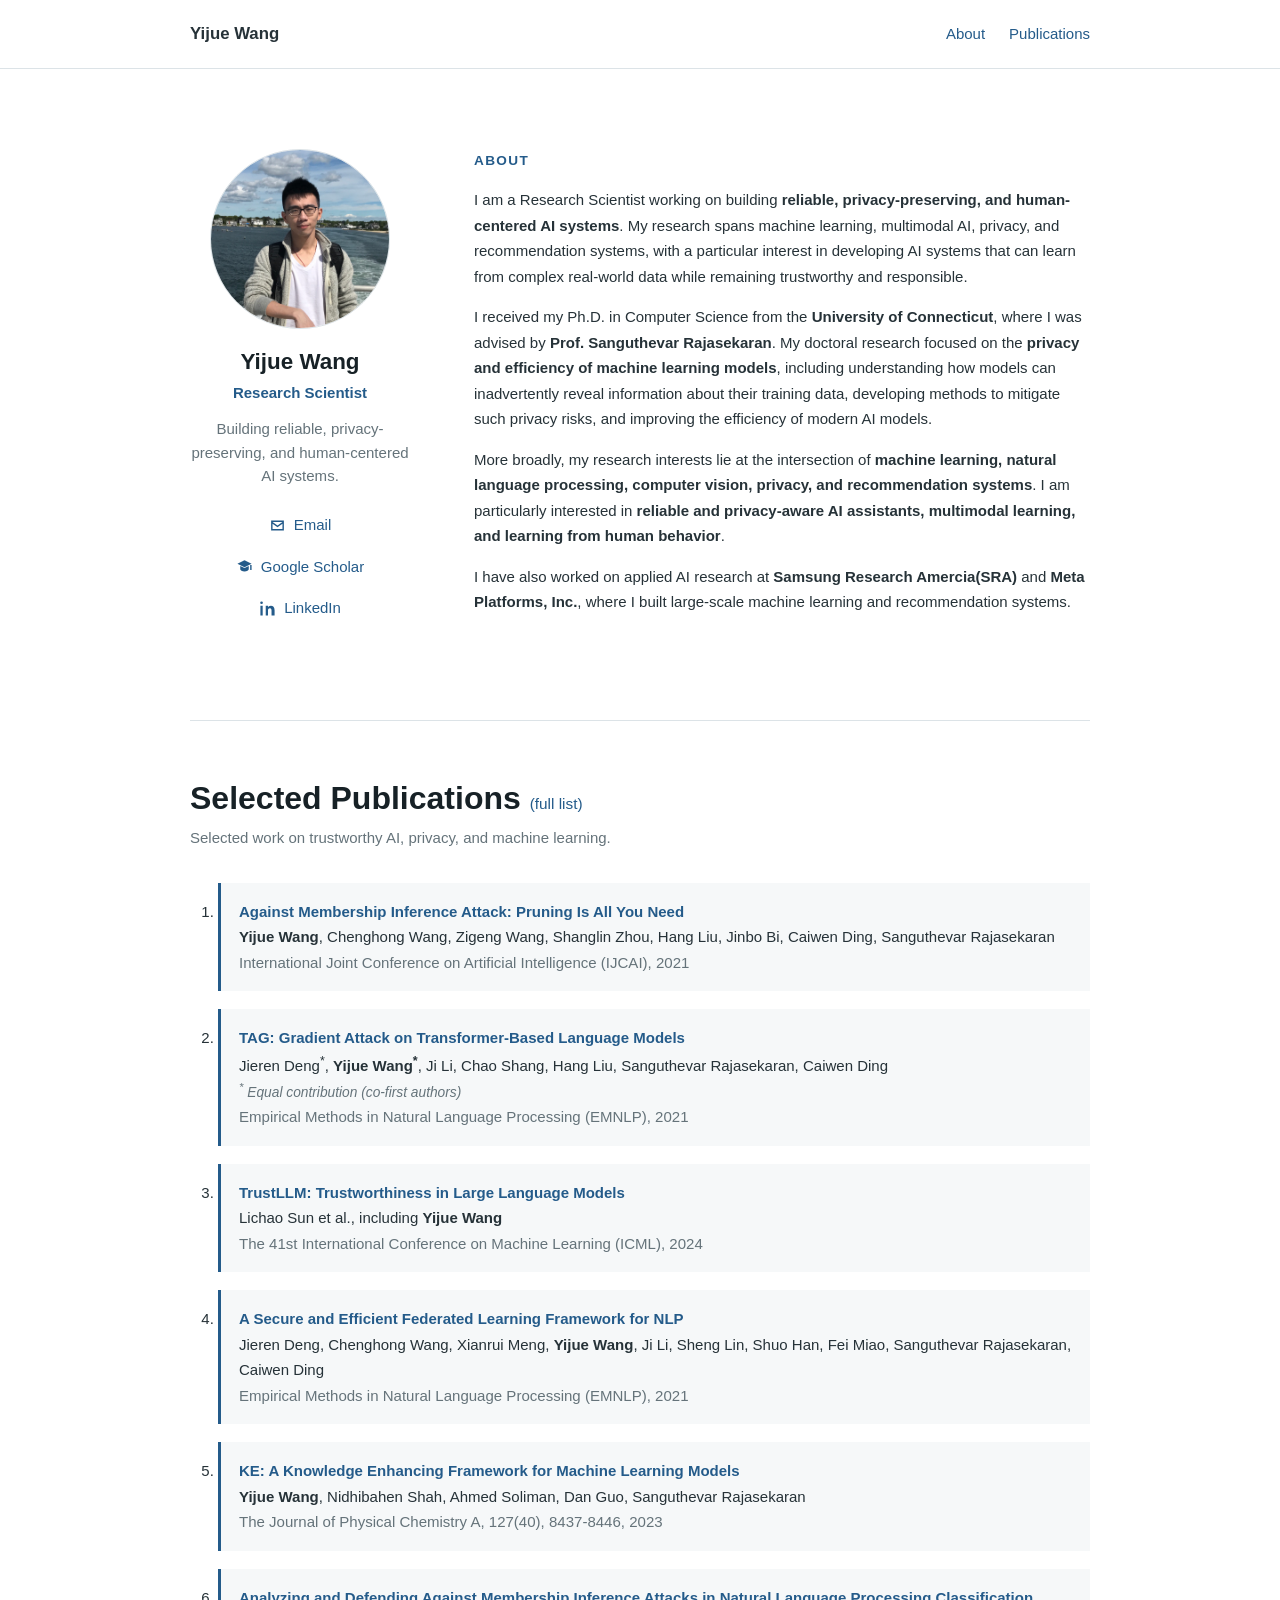
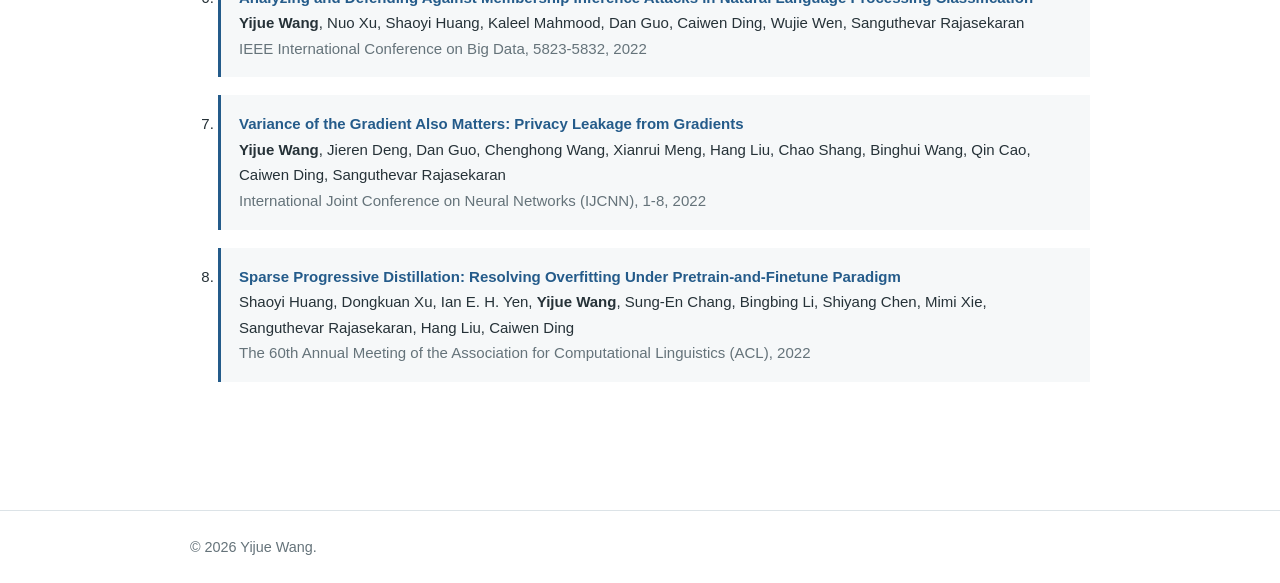
==== index.html @ c3a3a118 "reorg the folder" ====
<!DOCTYPE html>
<html lang="en">
<head>
  <meta charset="UTF-8">
  <meta name="viewport" content="width=device-width, initial-scale=1.0">
  <meta name="description" content="Yijue Wang - Research Scientist in reliable, privacy-preserving, and human-centered AI.">
  <title>Yijue Wang | Research Scientist</title>
  <link rel="stylesheet" href="style.css">
</head>
<body>
  <header class="site-header">
    <nav class="container" aria-label="Main navigation">
      <a class="site-name" href="#about">Yijue Wang</a>
      <div class="nav-links">
        <a href="#about">About</a>
        <a href="#publications">Publications</a>
      </div>
    </nav>
  </header>

  <main class="container">
    <section id="about" class="profile-layout">
      <aside class="profile-sidebar" aria-label="Profile information">
        <img
          class="profile-photo"
          src="images/yijue-wang.jpg"
          alt="Portrait of Yijue Wang"
        >
        <h2 class="profile-name">Yijue Wang</h2>
        <p class="profile-role">Research Scientist</p>
        <p class="short-bio">
          Building reliable, privacy-preserving, and human-centered AI systems.
        </p>

        <div class="sidebar-links" aria-label="Profile links">
          <!-- Replace the two placeholder profile URLs below with your own. -->
          <a href="mailto:wyjstc@gmail.com">
            <svg class="link-icon" viewBox="0 0 24 24" aria-hidden="true">
              <path d="M3 5h18v14H3V5Zm9 7 7-5H5l7 5Zm0 2.4L5 9.5V17h14V9.5l-7 4.9Z"/>
            </svg>
            <span>Email</span>
          </a>
          <a href="https://scholar.google.com/citations?user=KLMq8UkAAAAJ&amp;hl=en" target="_blank" rel="noopener noreferrer">
            <svg class="link-icon" viewBox="0 0 24 24" aria-hidden="true">
              <path d="m12 3 10 5-10 5L2 8l10-5Zm-6 8.2 6 3 6-3V16c0 1.7-2.7 3-6 3s-6-1.3-6-3v-4.8ZM20 10h2v7h-2v-7Z"/>
            </svg>
            <span>Google Scholar</span>
          </a>
          <a href="https://www.linkedin.com/" target="_blank" rel="noopener noreferrer">
            <svg class="link-icon" viewBox="0 0 24 24" aria-hidden="true">
              <path d="M5.2 8.1H2V22h3.2V8.1ZM3.6 2A1.9 1.9 0 1 0 3.6 5.8 1.9 1.9 0 0 0 3.6 2ZM22 14.3c0-4.2-2.2-6.2-5.2-6.2-2.4 0-3.5 1.3-4.1 2.2V8.1H9.5V22h3.2v-6.9c0-1.8.4-3.6 2.7-3.6 2.3 0 2.3 2.1 2.3 3.7V22H22v-7.7Z"/>
            </svg>
            <span>LinkedIn</span>
          </a>
        </div>
      </aside>

      <div class="about">
        <p class="eyebrow">About</p>

      <p>
        I am a Research Scientist working on building <strong>reliable,
        privacy-preserving, and human-centered AI systems</strong>. My research
        spans machine learning, multimodal AI, privacy, and recommendation
        systems, with a particular interest in developing AI systems that can
        learn from complex real-world data while remaining trustworthy and
        responsible.
      </p>

      <p>
        I received my Ph.D. in Computer Science from the
        <strong>University of Connecticut</strong>, where I was advised by
        <strong>Prof. Sanguthevar Rajasekaran</strong>. My doctoral research focused
        on the <strong>privacy and efficiency of machine learning models</strong>,
        including understanding how models can inadvertently reveal information
        about their training data, developing methods to mitigate such privacy
        risks, and improving the efficiency of modern AI models.
      </p>

      <p>
        More broadly, my research interests lie at the intersection of
        <strong>machine learning, natural language processing, computer vision,
        privacy, and recommendation systems</strong>. I am particularly
        interested in <strong>reliable and privacy-aware AI assistants,
        multimodal learning, and learning from human behavior</strong>.
      </p>

      <p>
        I have also worked on applied AI research at <strong>Samsung Research Amercia(SRA)</strong>
        and <strong>Meta Platforms, Inc.</strong>, where I built large-scale machine learning
        and recommendation systems.
      </p>

      </div>
    </section>

    <section id="publications" class="publications">
      <h2>
        Selected Publications
        <a class="full-list-link" href="https://scholar.google.com/citations?user=KLMq8UkAAAAJ&amp;hl=en" target="_blank" rel="noopener noreferrer">(full list)</a>
      </h2>
      <p class="section-intro">Selected work on trustworthy AI, privacy, and machine learning.</p>

      <ol class="publication-list">
        <!-- Top-venue papers, prioritizing first/co-first authorship. -->
        <li>
          <p class="paper-title"><a href="https://scholar.google.com/citations?view_op=view_citation&amp;hl=en&amp;user=KLMq8UkAAAAJ&amp;citation_for_view=KLMq8UkAAAAJ:9yKSN-GCB0IC" target="_blank" rel="noopener noreferrer">Against Membership Inference Attack: Pruning Is All You Need</a></p>
          <p><strong>Yijue Wang</strong>, Chenghong Wang, Zigeng Wang, Shanglin Zhou, Hang Liu, Jinbo Bi, Caiwen Ding, Sanguthevar Rajasekaran</p>
          <p class="venue">International Joint Conference on Artificial Intelligence (IJCAI), 2021</p>
        </li>
        <li>
          <p class="paper-title"><a href="https://scholar.google.com/citations?view_op=view_citation&amp;hl=en&amp;user=KLMq8UkAAAAJ&amp;citation_for_view=KLMq8UkAAAAJ:YsMSGLbcyi4C" target="_blank" rel="noopener noreferrer">TAG: Gradient Attack on Transformer-Based Language Models</a></p>
          <p>Jieren Deng<sup>*</sup>, <strong>Yijue Wang<sup>*</sup></strong>, Ji Li, Chao Shang, Hang Liu, Sanguthevar Rajasekaran, Caiwen Ding</p>
          <p class="author-note"><sup>*</sup> Equal contribution (co-first authors)</p>
          <p class="venue">Empirical Methods in Natural Language Processing (EMNLP), 2021</p>
        </li>
        <li>
          <p class="paper-title"><a href="https://scholar.google.com/citations?view_op=view_citation&amp;hl=en&amp;user=KLMq8UkAAAAJ&amp;citation_for_view=KLMq8UkAAAAJ:eQOLeE2rZwMC" target="_blank" rel="noopener noreferrer">TrustLLM: Trustworthiness in Large Language Models</a></p>
          <p>Lichao Sun et al., including <strong>Yijue Wang</strong></p>
          <p class="venue">The 41st International Conference on Machine Learning (ICML), 2024</p>
        </li>
        <li>
          <p class="paper-title"><a href="https://scholar.google.com/citations?view_op=view_citation&amp;hl=en&amp;user=KLMq8UkAAAAJ&amp;citation_for_view=KLMq8UkAAAAJ:2osOgNQ5qMEC" target="_blank" rel="noopener noreferrer">A Secure and Efficient Federated Learning Framework for NLP</a></p>
          <p>Jieren Deng, Chenghong Wang, Xianrui Meng, <strong>Yijue Wang</strong>, Ji Li, Sheng Lin, Shuo Han, Fei Miao, Sanguthevar Rajasekaran, Caiwen Ding</p>
          <p class="venue">Empirical Methods in Natural Language Processing (EMNLP), 2021</p>
        </li>
        <!-- Additional first-author papers. -->
        <li>
          <p class="paper-title"><a href="https://scholar.google.com/citations?view_op=view_citation&amp;hl=en&amp;user=KLMq8UkAAAAJ&amp;citation_for_view=KLMq8UkAAAAJ:LkGwnXOMwfcC" target="_blank" rel="noopener noreferrer">KE: A Knowledge Enhancing Framework for Machine Learning Models</a></p>
          <p><strong>Yijue Wang</strong>, Nidhibahen Shah, Ahmed Soliman, Dan Guo, Sanguthevar Rajasekaran</p>
          <p class="venue">The Journal of Physical Chemistry A, 127(40), 8437-8446, 2023</p>
        </li>
        <li>
          <p class="paper-title"><a href="https://scholar.google.com/citations?view_op=view_citation&amp;hl=en&amp;user=KLMq8UkAAAAJ&amp;citation_for_view=KLMq8UkAAAAJ:qjMakFHDy7sC" target="_blank" rel="noopener noreferrer">Analyzing and Defending Against Membership Inference Attacks in Natural Language Processing Classification</a></p>
          <p><strong>Yijue Wang</strong>, Nuo Xu, Shaoyi Huang, Kaleel Mahmood, Dan Guo, Caiwen Ding, Wujie Wen, Sanguthevar Rajasekaran</p>
          <p class="venue">IEEE International Conference on Big Data, 5823-5832, 2022</p>
        </li>
        <li>
          <p class="paper-title"><a href="https://scholar.google.com/citations?view_op=view_citation&amp;hl=en&amp;user=KLMq8UkAAAAJ&amp;citation_for_view=KLMq8UkAAAAJ:zYLM7Y9cAGgC" target="_blank" rel="noopener noreferrer">Variance of the Gradient Also Matters: Privacy Leakage from Gradients</a></p>
          <p><strong>Yijue Wang</strong>, Jieren Deng, Dan Guo, Chenghong Wang, Xianrui Meng, Hang Liu, Chao Shang, Binghui Wang, Qin Cao, Caiwen Ding, Sanguthevar Rajasekaran</p>
          <p class="venue">International Joint Conference on Neural Networks (IJCNN), 1-8, 2022</p>
        </li>
        <!-- Additional selected paper. -->
        <li>
          <p class="paper-title"><a href="https://scholar.google.com/citations?view_op=view_citation&amp;hl=en&amp;user=KLMq8UkAAAAJ&amp;citation_for_view=KLMq8UkAAAAJ:Tyk-4Ss8FVUC" target="_blank" rel="noopener noreferrer">Sparse Progressive Distillation: Resolving Overfitting Under Pretrain-and-Finetune Paradigm</a></p>
          <p>Shaoyi Huang, Dongkuan Xu, Ian E. H. Yen, <strong>Yijue Wang</strong>, Sung-En Chang, Bingbing Li, Shiyang Chen, Mimi Xie, Sanguthevar Rajasekaran, Hang Liu, Caiwen Ding</p>
          <p class="venue">The 60th Annual Meeting of the Association for Computational Linguistics (ACL), 2022</p>
        </li>
      </ol>
    </section>
  </main>

  <footer>
    <div class="container">
      <p>&copy; 2026 Yijue Wang.</p>
    </div>
  </footer>
</body>
</html>
---- style.css ----
:root {
  --background: #ffffff;
  --text: #263238;
  --muted: #65737a;
  --accent: #245b8a;
  --line: #dce3e7;
  --soft-background: #f6f8f9;
}

* {
  box-sizing: border-box;
}

html {
  scroll-behavior: smooth;
}

body {
  margin: 0;
  background: var(--background);
  color: var(--text);
  font-family: Arial, Helvetica, sans-serif;
  font-size: 15px;
  line-height: 1.7;
}

.container {
  width: min(900px, calc(100% - 40px));
  margin: 0 auto;
}

.site-header {
  position: sticky;
  top: 0;
  z-index: 10;
  background: rgba(255, 255, 255, 0.96);
  border-bottom: 1px solid var(--line);
}

nav {
  display: flex;
  align-items: center;
  justify-content: space-between;
  min-height: 68px;
}

a {
  color: var(--accent);
  text-decoration: none;
}

a:hover,
a:focus {
  text-decoration: underline;
}

.site-name {
  color: var(--text);
  font-size: 1.05rem;
  font-weight: 700;
}

.nav-links {
  display: flex;
  gap: 24px;
}

main {
  padding: 80px 0 40px;
}

section {
  scroll-margin-top: 95px;
}

.profile-layout {
  display: grid;
  grid-template-columns: 220px minmax(0, 1fr);
  gap: 64px;
  align-items: start;
}

.profile-sidebar {
  position: sticky;
  top: 105px;
  text-align: center;
}

.profile-photo {
  display: block;
  width: 180px;
  height: 180px;
  margin: 0 auto 20px;
  object-fit: cover;
  border: 1px solid var(--line);
  border-radius: 50%;
}

.profile-name {
  margin: 0;
  font-size: 1.4rem;
}

.profile-role {
  margin: 4px 0 12px;
  color: var(--accent);
  font-weight: 700;
}

.short-bio {
  margin: 0;
  color: var(--muted);
  font-size: 0.94rem;
  line-height: 1.55;
}

.sidebar-links {
  display: flex;
  flex-direction: column;
  gap: 6px;
  margin-top: 20px;
}

.sidebar-links a {
  display: inline-flex;
  align-items: center;
  justify-content: center;
  gap: 8px;
  padding: 5px;
}

.link-icon {
  flex: 0 0 auto;
  width: 17px;
  height: 17px;
  fill: currentColor;
}

.about {
  min-width: 0;
}

.eyebrow {
  margin: 0 0 6px;
  color: var(--accent);
  font-size: 0.85rem;
  font-weight: 700;
  letter-spacing: 0.1em;
  text-transform: uppercase;
}

h1,
h2 {
  color: #172126;
  line-height: 1.2;
}

h1 {
  margin: 0 0 30px;
  font-size: clamp(2.2rem, 7vw, 4rem);
  letter-spacing: -0.04em;
}

h2 {
  margin: 0;
  font-size: 2rem;
}

.full-list-link {
  font-size: 0.48em;
  font-weight: 400;
  white-space: nowrap;
}

.publications {
  margin-top: 90px;
  padding-top: 58px;
  border-top: 1px solid var(--line);
}

.section-intro {
  margin: 8px 0 32px;
  color: var(--muted);
}

.publication-list {
  margin: 0;
  padding-left: 28px;
}

.publication-list li {
  margin-bottom: 18px;
  padding: 16px 18px;
  background: var(--soft-background);
  border-left: 3px solid var(--accent);
}

.publication-list p {
  margin: 0;
}

.paper-title {
  color: #172126;
  font-weight: 700;
}

.venue {
  color: var(--muted);
  font-size: 0.94rem;
}

.author-note {
  color: var(--muted);
  font-size: 0.86rem;
  font-style: italic;
}

footer {
  margin-top: 70px;
  padding: 24px 0;
  color: var(--muted);
  font-size: 0.9rem;
  border-top: 1px solid var(--line);
}

footer p {
  margin: 0;
}

@media (max-width: 600px) {
  body {
    font-size: 16px;
  }

  nav {
    align-items: flex-start;
    flex-direction: column;
    justify-content: center;
    gap: 2px;
    padding: 10px 0;
  }

  .nav-links {
    gap: 18px;
  }

  main {
    padding-top: 55px;
  }

  .profile-layout {
    grid-template-columns: 1fr;
    gap: 48px;
  }

  .profile-sidebar {
    position: static;
  }

  .sidebar-links {
    flex-direction: row;
    flex-wrap: wrap;
    justify-content: center;
    gap: 12px;
  }
}
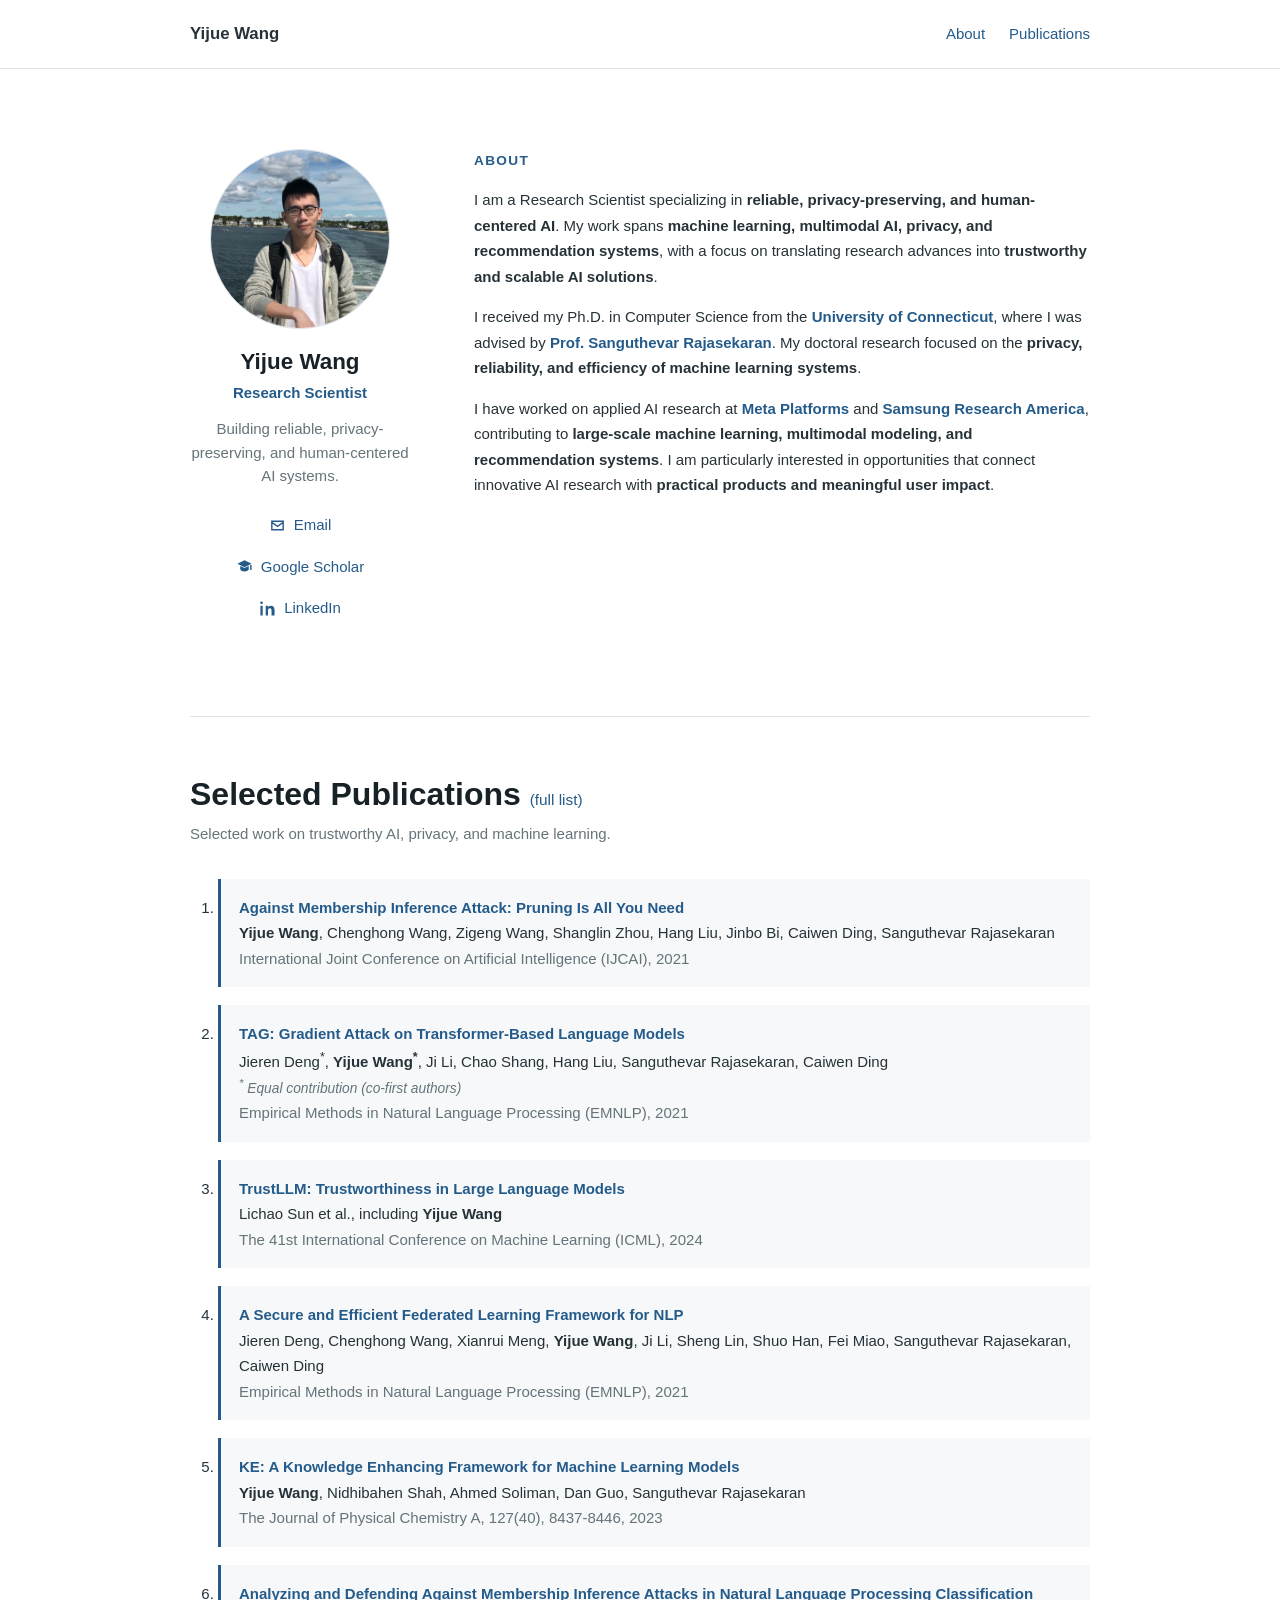
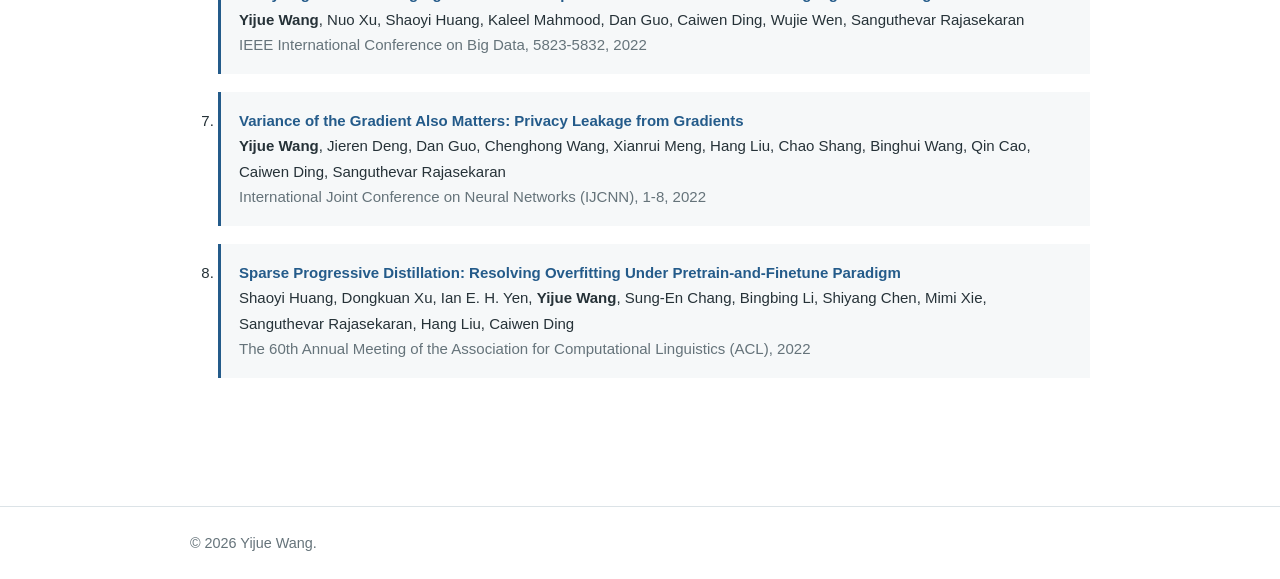
==== commit 9ff8853a: "update the about" ====
--- a/index.html
+++ b/index.html
@@ -59,36 +59,29 @@
         <p class="eyebrow">About</p>
 
       <p>
-        I am a Research Scientist working on building <strong>reliable,
-        privacy-preserving, and human-centered AI systems</strong>. My research
-        spans machine learning, multimodal AI, privacy, and recommendation
-        systems, with a particular interest in developing AI systems that can
-        learn from complex real-world data while remaining trustworthy and
-        responsible.
+        I am a Research Scientist specializing in <strong>reliable,
+        privacy-preserving, and human-centered AI</strong>. My work spans
+        <strong>machine learning, multimodal AI, privacy, and recommendation
+        systems</strong>, with a focus on translating research advances into
+        <strong>trustworthy and scalable AI solutions</strong>.
       </p>
 
       <p>
         I received my Ph.D. in Computer Science from the
-        <strong>University of Connecticut</strong>, where I was advised by
-        <strong>Prof. Sanguthevar Rajasekaran</strong>. My doctoral research focused
-        on the <strong>privacy and efficiency of machine learning models</strong>,
-        including understanding how models can inadvertently reveal information
-        about their training data, developing methods to mitigate such privacy
-        risks, and improving the efficiency of modern AI models.
+        <strong><a href="https://uconn.edu/" target="_blank" rel="noopener noreferrer">University of Connecticut</a></strong>, where I was advised by
+        <strong><a href="https://engineering.uconn.edu/faculty/cse/sanguthevar-rajasekaran/" target="_blank" rel="noopener noreferrer">Prof. Sanguthevar Rajasekaran</a></strong>.
+        My doctoral research focused on the <strong>privacy, reliability, and
+        efficiency of machine learning systems</strong>.
       </p>
 
       <p>
-        More broadly, my research interests lie at the intersection of
-        <strong>machine learning, natural language processing, computer vision,
-        privacy, and recommendation systems</strong>. I am particularly
-        interested in <strong>reliable and privacy-aware AI assistants,
-        multimodal learning, and learning from human behavior</strong>.
-      </p>
-
-      <p>
-        I have also worked on applied AI research at <strong>Samsung Research Amercia(SRA)</strong>
-        and <strong>Meta Platforms, Inc.</strong>, where I built large-scale machine learning
-        and recommendation systems.
+        I have worked on applied AI research at
+        <strong><a href="https://www.meta.com/about/" target="_blank" rel="noopener noreferrer">Meta Platforms</a></strong>
+        and <strong><a href="https://sra.samsung.com/" target="_blank" rel="noopener noreferrer">Samsung Research America</a></strong>,
+        contributing to <strong>large-scale machine learning, multimodal
+        modeling, and recommendation systems</strong>. I am particularly
+        interested in opportunities that connect innovative AI research with
+        <strong>practical products and meaningful user impact</strong>.
       </p>
 
       </div>
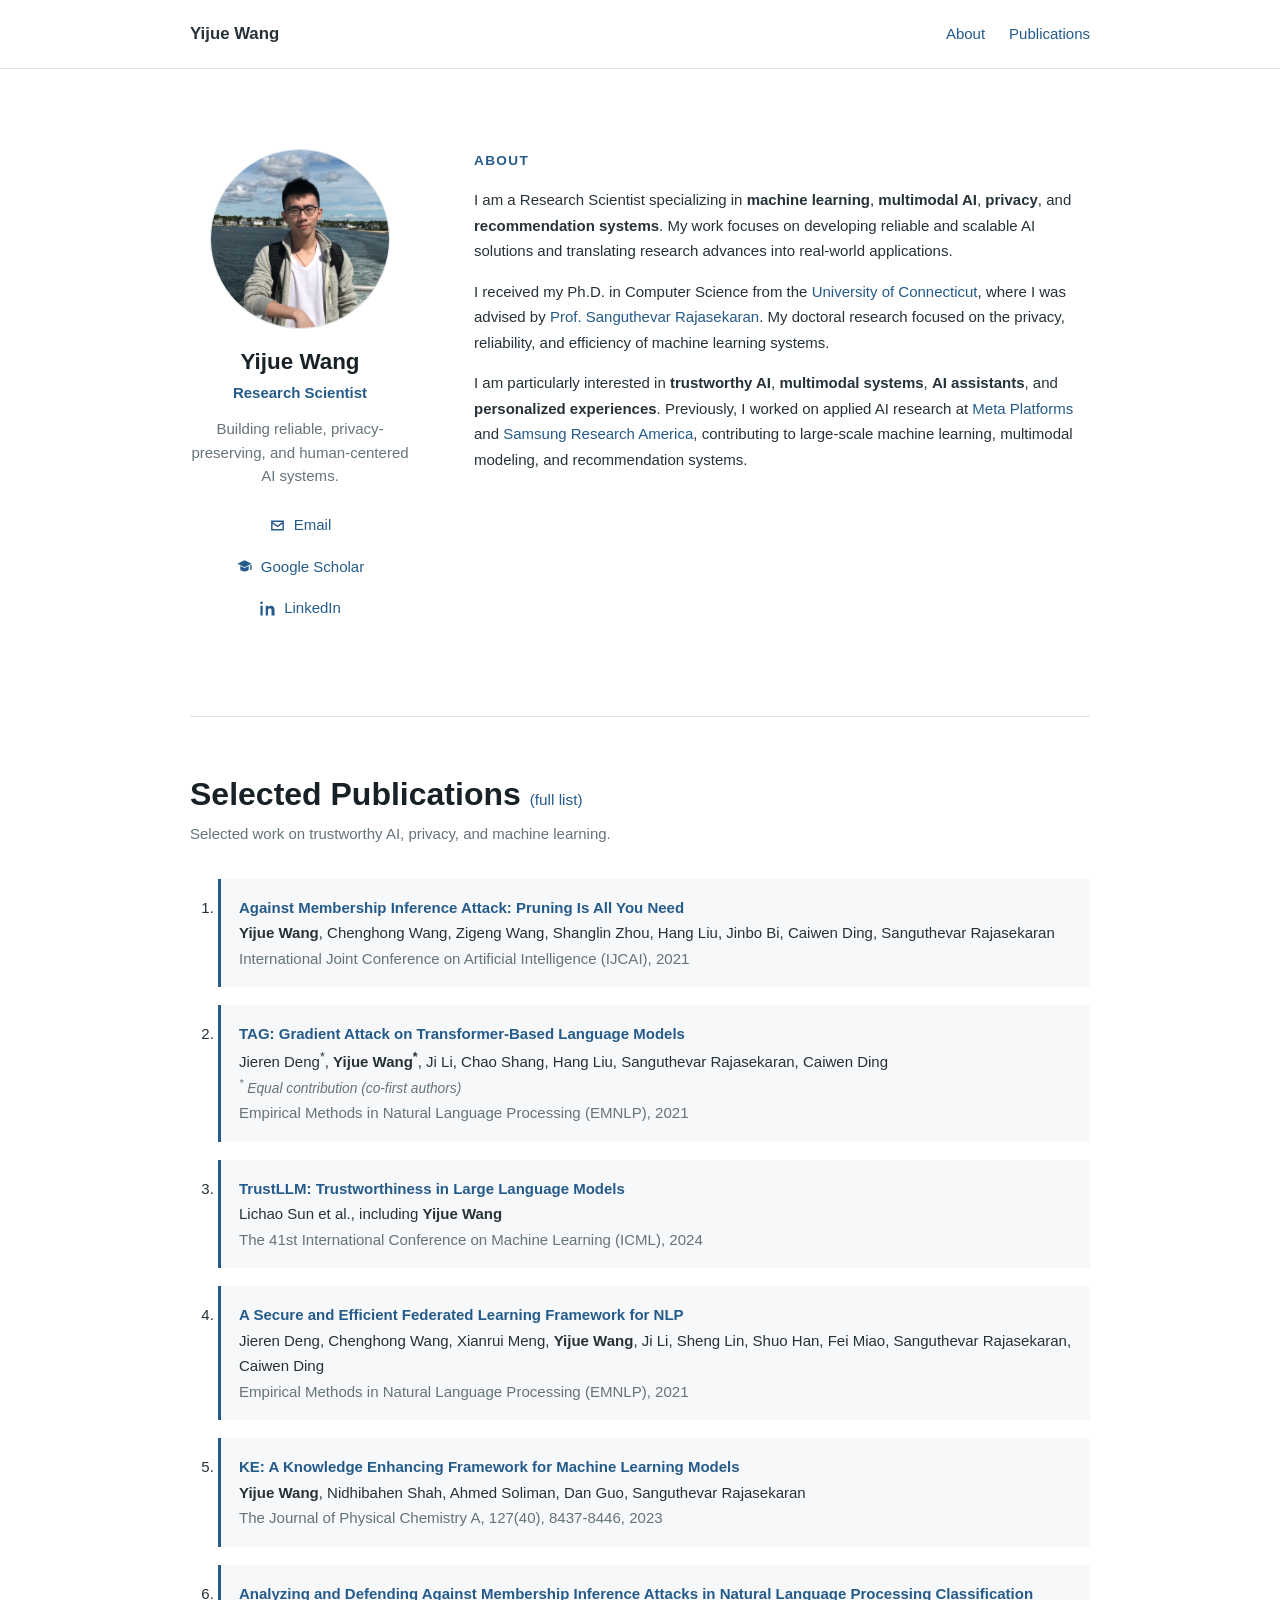
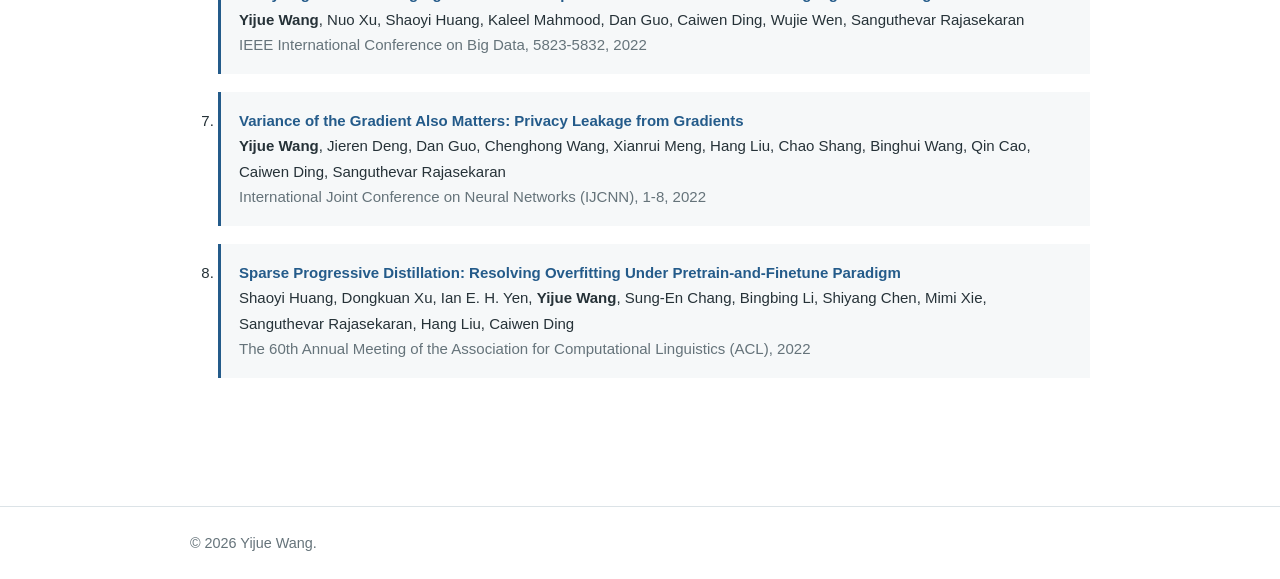
==== commit dfff9485: "update about" ====
--- a/index.html
+++ b/index.html
@@ -59,29 +59,30 @@
         <p class="eyebrow">About</p>
 
       <p>
-        I am a Research Scientist specializing in <strong>reliable,
-        privacy-preserving, and human-centered AI</strong>. My work spans
-        <strong>machine learning, multimodal AI, privacy, and recommendation
-        systems</strong>, with a focus on translating research advances into
-        <strong>trustworthy and scalable AI solutions</strong>.
+        I am a Research Scientist specializing in <strong>machine learning</strong>,
+        <strong>multimodal AI</strong>, <strong>privacy</strong>, and
+        <strong>recommendation systems</strong>. My work focuses on developing
+        reliable and scalable AI solutions and translating research advances
+        into real-world applications.
       </p>
 
       <p>
         I received my Ph.D. in Computer Science from the
-        <strong><a href="https://uconn.edu/" target="_blank" rel="noopener noreferrer">University of Connecticut</a></strong>, where I was advised by
-        <strong><a href="https://engineering.uconn.edu/faculty/cse/sanguthevar-rajasekaran/" target="_blank" rel="noopener noreferrer">Prof. Sanguthevar Rajasekaran</a></strong>.
-        My doctoral research focused on the <strong>privacy, reliability, and
-        efficiency of machine learning systems</strong>.
+        <a href="https://uconn.edu/" target="_blank" rel="noopener noreferrer">University of Connecticut</a>, where I was advised by
+        <a href="https://engineering.uconn.edu/faculty/cse/sanguthevar-rajasekaran/" target="_blank" rel="noopener noreferrer">Prof. Sanguthevar Rajasekaran</a>.
+        My doctoral research focused on the privacy, reliability, and efficiency
+        of machine learning systems.
       </p>
 
       <p>
-        I have worked on applied AI research at
-        <strong><a href="https://www.meta.com/about/" target="_blank" rel="noopener noreferrer">Meta Platforms</a></strong>
-        and <strong><a href="https://sra.samsung.com/" target="_blank" rel="noopener noreferrer">Samsung Research America</a></strong>,
-        contributing to <strong>large-scale machine learning, multimodal
-        modeling, and recommendation systems</strong>. I am particularly
-        interested in opportunities that connect innovative AI research with
-        <strong>practical products and meaningful user impact</strong>.
+        I am particularly interested in <strong>trustworthy AI</strong>,
+        <strong>multimodal systems</strong>, <strong>AI assistants</strong>, and
+        <strong>personalized experiences</strong>. Previously, I worked on
+        applied AI research at
+        <a href="https://www.meta.com/about/" target="_blank" rel="noopener noreferrer">Meta Platforms</a>
+        and <a href="https://sra.samsung.com/" target="_blank" rel="noopener noreferrer">Samsung Research America</a>,
+        contributing to large-scale machine learning, multimodal modeling, and
+        recommendation systems.
       </p>
 
       </div>
